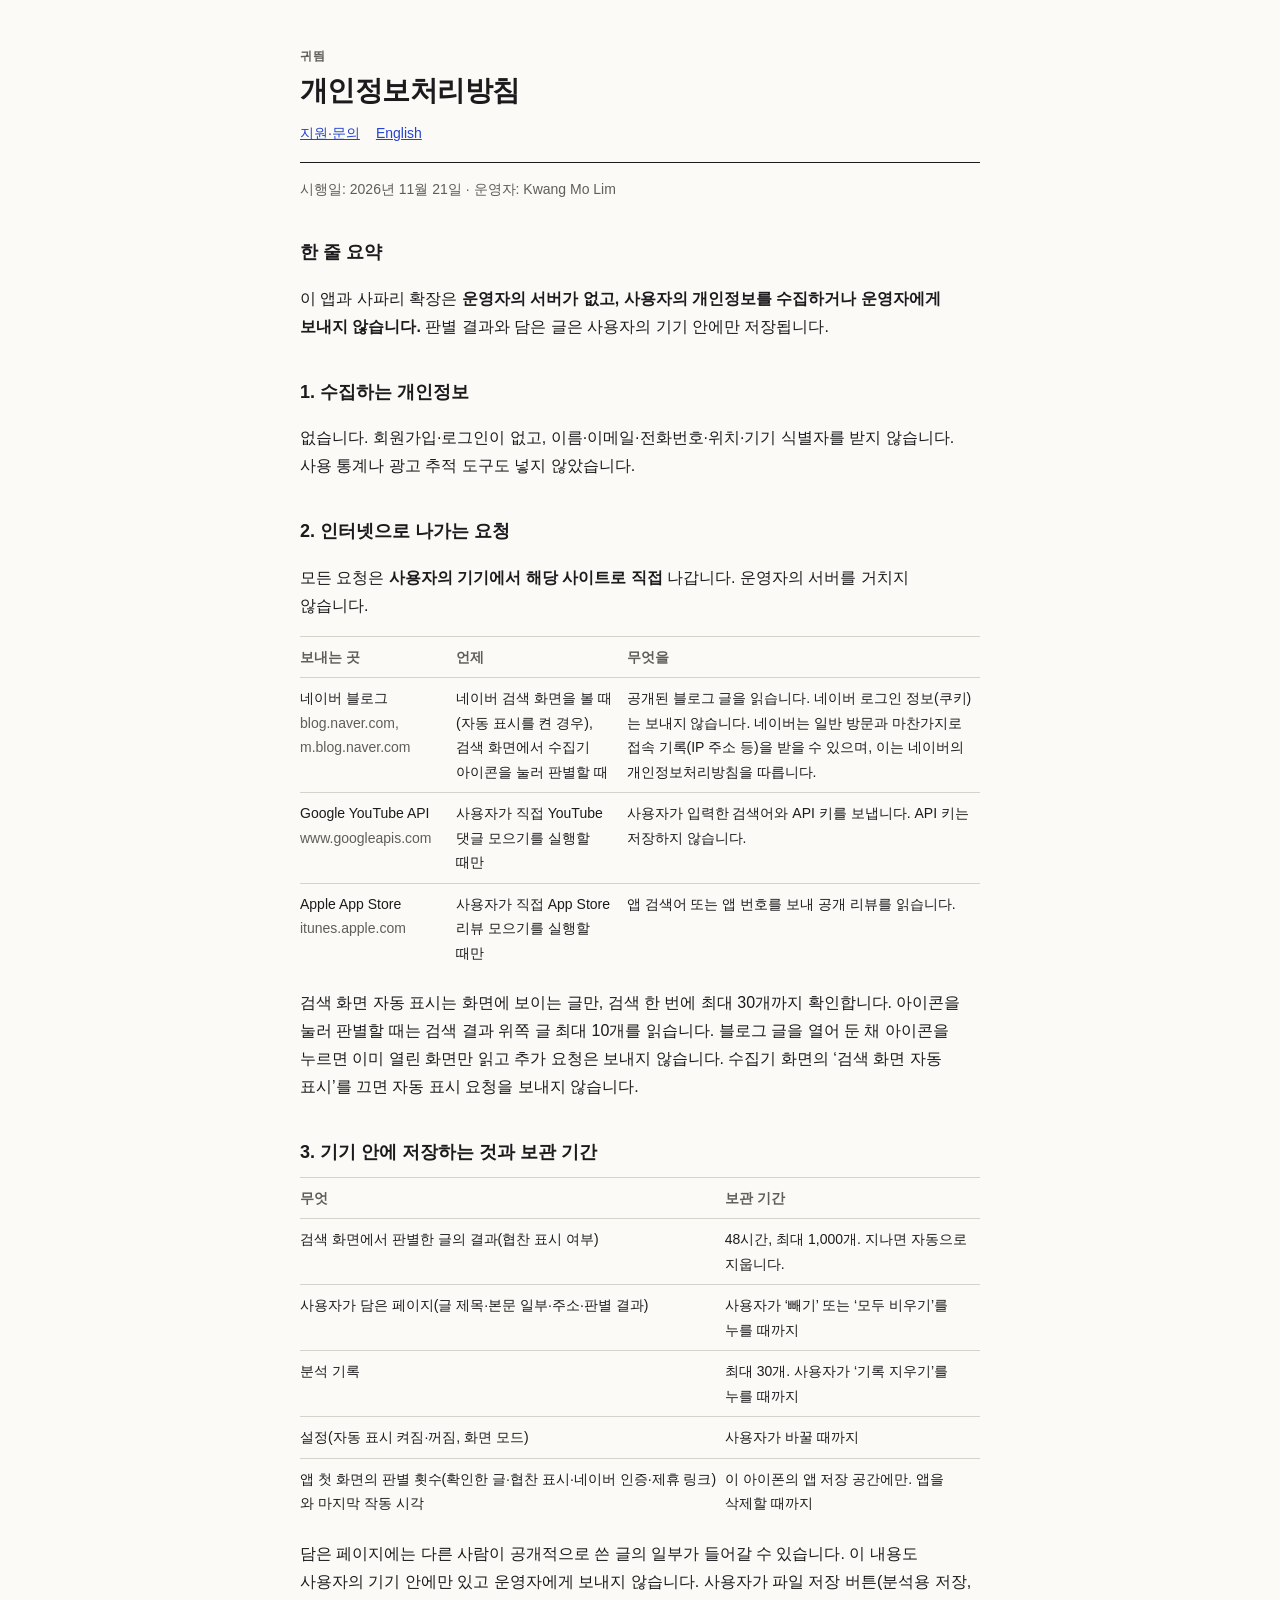
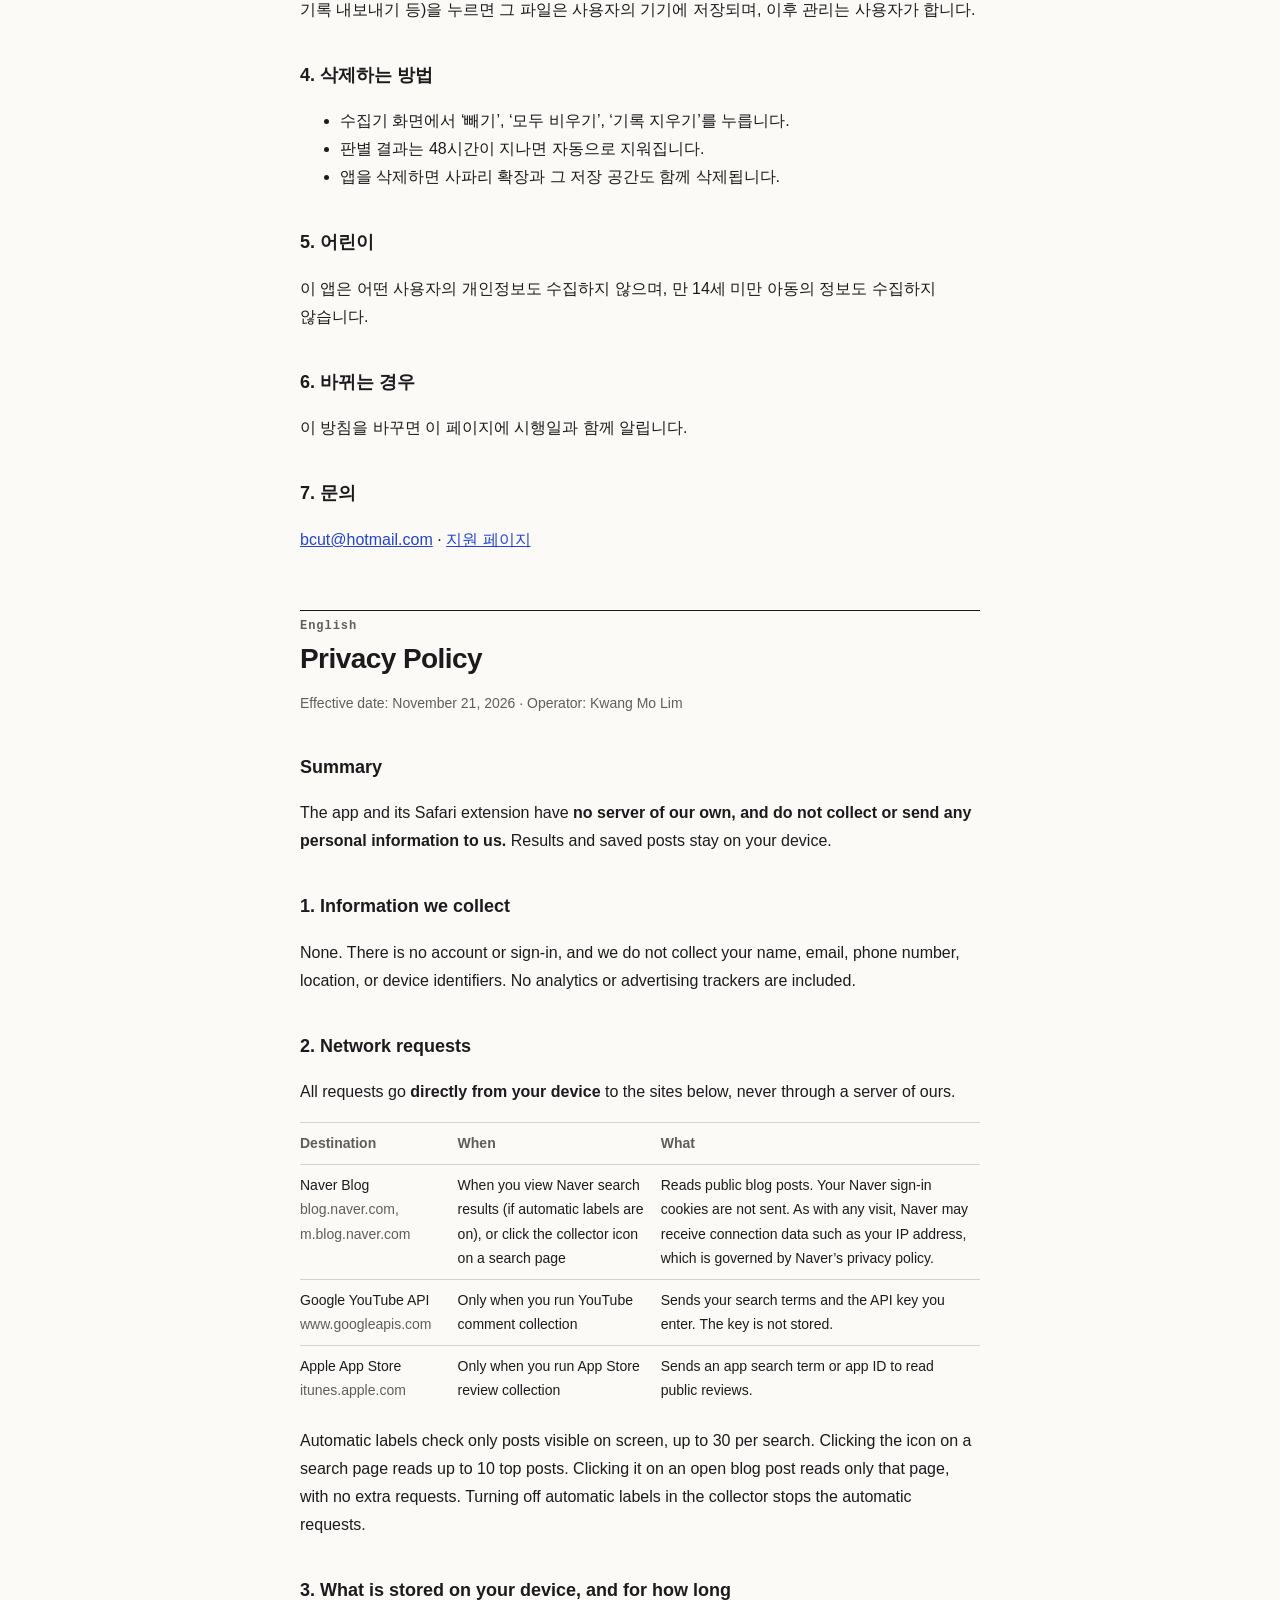
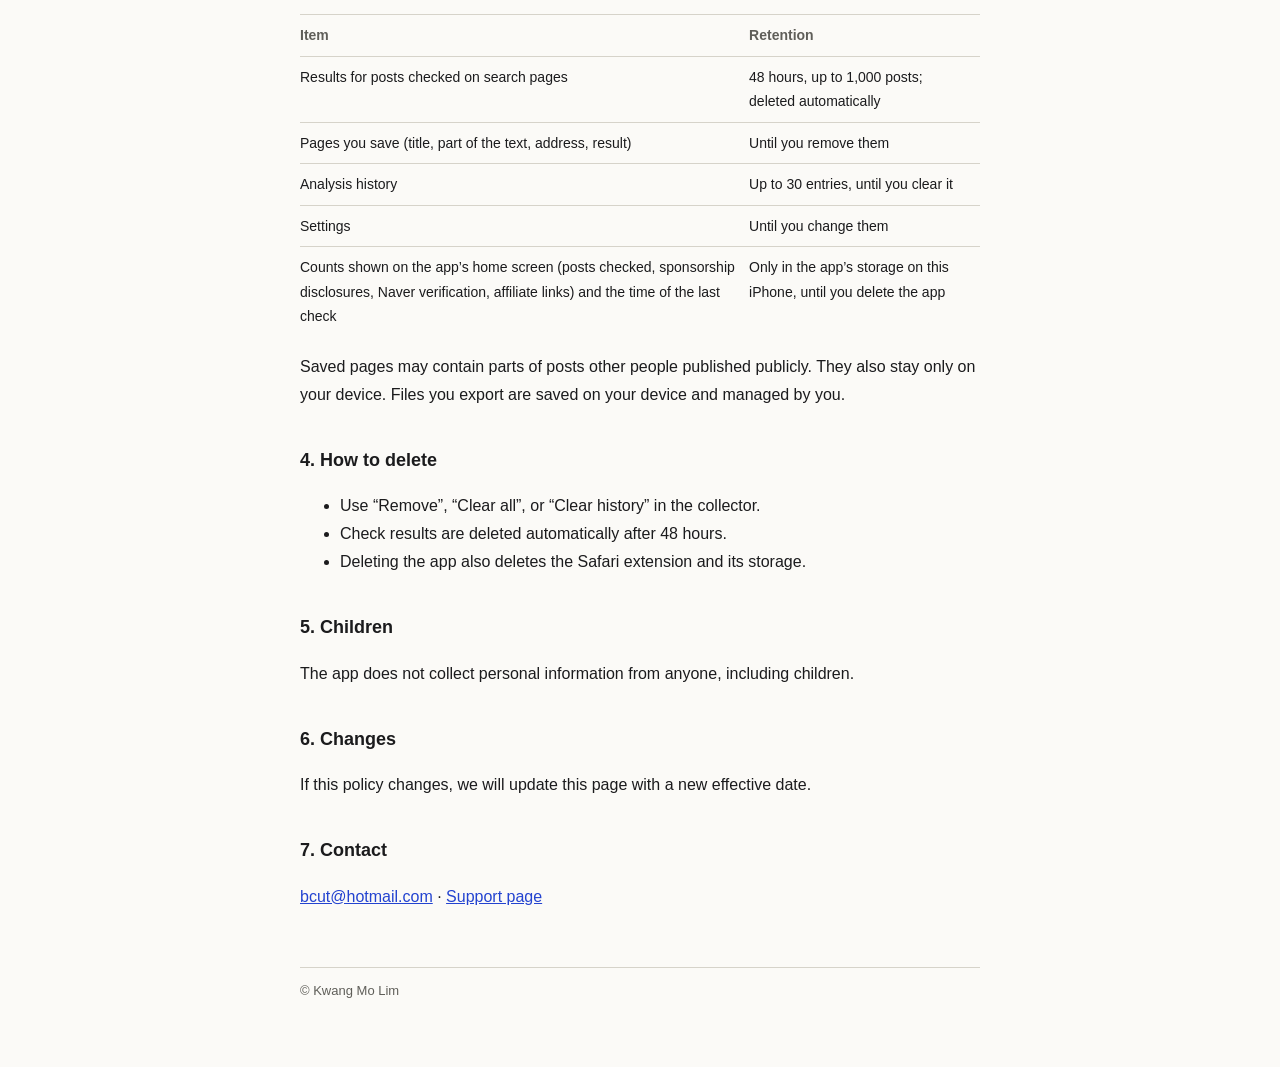
==== privacy.html @ 3d9c1269 "개인정보처리방침·지원 페이지" ====
<!doctype html>
<html lang="ko">
<head>
<meta charset="utf-8">
<meta name="viewport" content="width=device-width, initial-scale=1">
<title>개인정보처리방침 · 귀띔</title>
<link rel="stylesheet" href="style.css">
</head>
<body>
<header>
  <p class="app">귀띔</p>
  <h1>개인정보처리방침</h1>
  <nav><a href="index.html">지원·문의</a><a href="#en">English</a></nav>
</header>

<p class="meta">시행일: 2026년 11월 21일 · 운영자: Kwang Mo Lim</p>

<h2>한 줄 요약</h2>
<p>이 앱과 사파리 확장은 <b>운영자의 서버가 없고, 사용자의 개인정보를 수집하거나 운영자에게 보내지 않습니다.</b> 판별 결과와 담은 글은 사용자의 기기 안에만 저장됩니다.</p>

<h2>1. 수집하는 개인정보</h2>
<p>없습니다. 회원가입·로그인이 없고, 이름·이메일·전화번호·위치·기기 식별자를 받지 않습니다. 사용 통계나 광고 추적 도구도 넣지 않았습니다.</p>

<h2>2. 인터넷으로 나가는 요청</h2>
<p>모든 요청은 <b>사용자의 기기에서 해당 사이트로 직접</b> 나갑니다. 운영자의 서버를 거치지 않습니다.</p>
<table>
  <tr><th>보내는 곳</th><th>언제</th><th>무엇을</th></tr>
  <tr><td>네이버 블로그<br><span class="sub">blog.naver.com, m.blog.naver.com</span></td>
      <td>네이버 검색 화면을 볼 때(자동 표시를 켠 경우), 검색 화면에서 수집기 아이콘을 눌러 판별할 때</td>
      <td>공개된 블로그 글을 읽습니다. 네이버 로그인 정보(쿠키)는 보내지 않습니다. 네이버는 일반 방문과 마찬가지로 접속 기록(IP 주소 등)을 받을 수 있으며, 이는 네이버의 개인정보처리방침을 따릅니다.</td></tr>
  <tr><td>Google YouTube API<br><span class="sub">www.googleapis.com</span></td>
      <td>사용자가 직접 YouTube 댓글 모으기를 실행할 때만</td>
      <td>사용자가 입력한 검색어와 API 키를 보냅니다. API 키는 저장하지 않습니다.</td></tr>
  <tr><td>Apple App Store<br><span class="sub">itunes.apple.com</span></td>
      <td>사용자가 직접 App Store 리뷰 모으기를 실행할 때만</td>
      <td>앱 검색어 또는 앱 번호를 보내 공개 리뷰를 읽습니다.</td></tr>
</table>
<p>검색 화면 자동 표시는 화면에 보이는 글만, 검색 한 번에 최대 30개까지 확인합니다. 아이콘을 눌러 판별할 때는 검색 결과 위쪽 글 최대 10개를 읽습니다. 블로그 글을 열어 둔 채 아이콘을 누르면 이미 열린 화면만 읽고 추가 요청은 보내지 않습니다. 수집기 화면의 ‘검색 화면 자동 표시’를 끄면 자동 표시 요청을 보내지 않습니다.</p>

<h2>3. 기기 안에 저장하는 것과 보관 기간</h2>
<table>
  <tr><th>무엇</th><th>보관 기간</th></tr>
  <tr><td>검색 화면에서 판별한 글의 결과(협찬 표시 여부)</td><td>48시간, 최대 1,000개. 지나면 자동으로 지웁니다.</td></tr>
  <tr><td>사용자가 담은 페이지(글 제목·본문 일부·주소·판별 결과)</td><td>사용자가 ‘빼기’ 또는 ‘모두 비우기’를 누를 때까지</td></tr>
  <tr><td>분석 기록</td><td>최대 30개. 사용자가 ‘기록 지우기’를 누를 때까지</td></tr>
  <tr><td>설정(자동 표시 켜짐·꺼짐, 화면 모드)</td><td>사용자가 바꿀 때까지</td></tr>
  <tr><td>앱 첫 화면의 판별 횟수(확인한 글·협찬 표시·네이버 인증·제휴 링크)와 마지막 작동 시각</td><td>이 아이폰의 앱 저장 공간에만. 앱을 삭제할 때까지</td></tr>
</table>
<p>담은 페이지에는 다른 사람이 공개적으로 쓴 글의 일부가 들어갈 수 있습니다. 이 내용도 사용자의 기기 안에만 있고 운영자에게 보내지 않습니다. 사용자가 파일 저장 버튼(분석용 저장, 기록 내보내기 등)을 누르면 그 파일은 사용자의 기기에 저장되며, 이후 관리는 사용자가 합니다.</p>


<h2>4. 삭제하는 방법</h2>
<ul>
  <li>수집기 화면에서 ‘빼기’, ‘모두 비우기’, ‘기록 지우기’를 누릅니다.</li>
  <li>판별 결과는 48시간이 지나면 자동으로 지워집니다.</li>
  <li>앱을 삭제하면 사파리 확장과 그 저장 공간도 함께 삭제됩니다.</li>
</ul>

<h2>5. 어린이</h2>
<p>이 앱은 어떤 사용자의 개인정보도 수집하지 않으며, 만 14세 미만 아동의 정보도 수집하지 않습니다.</p>

<h2>6. 바뀌는 경우</h2>
<p>이 방침을 바꾸면 이 페이지에 시행일과 함께 알립니다.</p>

<h2>7. 문의</h2>
<p><a href="mailto:bcut@hotmail.com">bcut@hotmail.com</a> · <a href="index.html">지원 페이지</a></p>

<section class="lang" id="en" lang="en">
  <p class="app">English</p>
  <h1>Privacy Policy</h1>
  <p class="meta">Effective date: November 21, 2026 · Operator: Kwang Mo Lim</p>

  <h2>Summary</h2>
  <p>The app and its Safari extension have <b>no server of our own, and do not collect or send any personal information to us.</b> Results and saved posts stay on your device.</p>

  <h2>1. Information we collect</h2>
  <p>None. There is no account or sign-in, and we do not collect your name, email, phone number, location, or device identifiers. No analytics or advertising trackers are included.</p>

  <h2>2. Network requests</h2>
  <p>All requests go <b>directly from your device</b> to the sites below, never through a server of ours.</p>
  <table>
    <tr><th>Destination</th><th>When</th><th>What</th></tr>
    <tr><td>Naver Blog<br><span class="sub">blog.naver.com, m.blog.naver.com</span></td>
        <td>When you view Naver search results (if automatic labels are on), or click the collector icon on a search page</td>
        <td>Reads public blog posts. Your Naver sign-in cookies are not sent. As with any visit, Naver may receive connection data such as your IP address, which is governed by Naver’s privacy policy.</td></tr>
    <tr><td>Google YouTube API<br><span class="sub">www.googleapis.com</span></td>
        <td>Only when you run YouTube comment collection</td>
        <td>Sends your search terms and the API key you enter. The key is not stored.</td></tr>
    <tr><td>Apple App Store<br><span class="sub">itunes.apple.com</span></td>
        <td>Only when you run App Store review collection</td>
        <td>Sends an app search term or app ID to read public reviews.</td></tr>
  </table>
  <p>Automatic labels check only posts visible on screen, up to 30 per search. Clicking the icon on a search page reads up to 10 top posts. Clicking it on an open blog post reads only that page, with no extra requests. Turning off automatic labels in the collector stops the automatic requests.</p>

  <h2>3. What is stored on your device, and for how long</h2>
  <table>
    <tr><th>Item</th><th>Retention</th></tr>
    <tr><td>Results for posts checked on search pages</td><td>48 hours, up to 1,000 posts; deleted automatically</td></tr>
    <tr><td>Pages you save (title, part of the text, address, result)</td><td>Until you remove them</td></tr>
    <tr><td>Analysis history</td><td>Up to 30 entries, until you clear it</td></tr>
    <tr><td>Settings</td><td>Until you change them</td></tr>
    <tr><td>Counts shown on the app’s home screen (posts checked, sponsorship disclosures, Naver verification, affiliate links) and the time of the last check</td><td>Only in the app’s storage on this iPhone, until you delete the app</td></tr>
  </table>
  <p>Saved pages may contain parts of posts other people published publicly. They also stay only on your device. Files you export are saved on your device and managed by you.</p>


  <h2>4. How to delete</h2>
  <ul>
    <li>Use “Remove”, “Clear all”, or “Clear history” in the collector.</li>
    <li>Check results are deleted automatically after 48 hours.</li>
    <li>Deleting the app also deletes the Safari extension and its storage.</li>
  </ul>

  <h2>5. Children</h2>
  <p>The app does not collect personal information from anyone, including children.</p>

  <h2>6. Changes</h2>
  <p>If this policy changes, we will update this page with a new effective date.</p>

  <h2>7. Contact</h2>
  <p><a href="mailto:bcut@hotmail.com">bcut@hotmail.com</a> · <a href="index.html">Support page</a></p>
</section>

<footer>© Kwang Mo Lim</footer>
</body>
</html>
---- style.css ----
:root{--paper:#fbfaf7;--ink:#1b1b1d;--sub:#5f5e59;--line:#d6d3ca;--accent:#2343d0;color-scheme:light dark}
@media (prefers-color-scheme:dark){:root{--paper:#161618;--ink:#f1efe9;--sub:#a9a69d;--line:#3a3934;--accent:#8c9dff}}
*{box-sizing:border-box}
html{background:var(--paper)}
body{margin:0 auto;max-width:720px;padding:48px 20px 64px;background:var(--paper);color:var(--ink);font:16px/1.75 -apple-system,BlinkMacSystemFont,"Apple SD Gothic Neo","Noto Sans KR",sans-serif;word-break:keep-all}
header{border-bottom:1px solid var(--ink);padding-bottom:16px;margin-bottom:8px}
.app{font:600 12px ui-monospace,Menlo,monospace;letter-spacing:.08em;color:var(--sub);margin:0 0 8px}
h1{font-size:28px;line-height:1.3;letter-spacing:-.02em;margin:0}
nav{margin-top:12px;font-size:14px}
nav a{color:var(--accent);margin-right:16px}
h2{font-size:18px;margin:36px 0 8px}
h3{font-size:15px;margin:20px 0 4px}
p,li{color:var(--ink)}
.sub,.meta{color:var(--sub);font-size:14px}
table{width:100%;border-collapse:collapse;font-size:14px;margin:8px 0}
th,td{text-align:left;vertical-align:top;border-top:1px solid var(--line);padding:8px 8px 8px 0}
th{font-weight:600;color:var(--sub)}
.lang{border-top:1px solid var(--ink);margin-top:56px;padding-top:8px}
.todo{background:#fff3c4;color:#5c4400;padding:0 4px;border-radius:2px}
a{color:var(--accent)}
footer{margin-top:56px;border-top:1px solid var(--line);padding-top:12px;font-size:13px;color:var(--sub)}
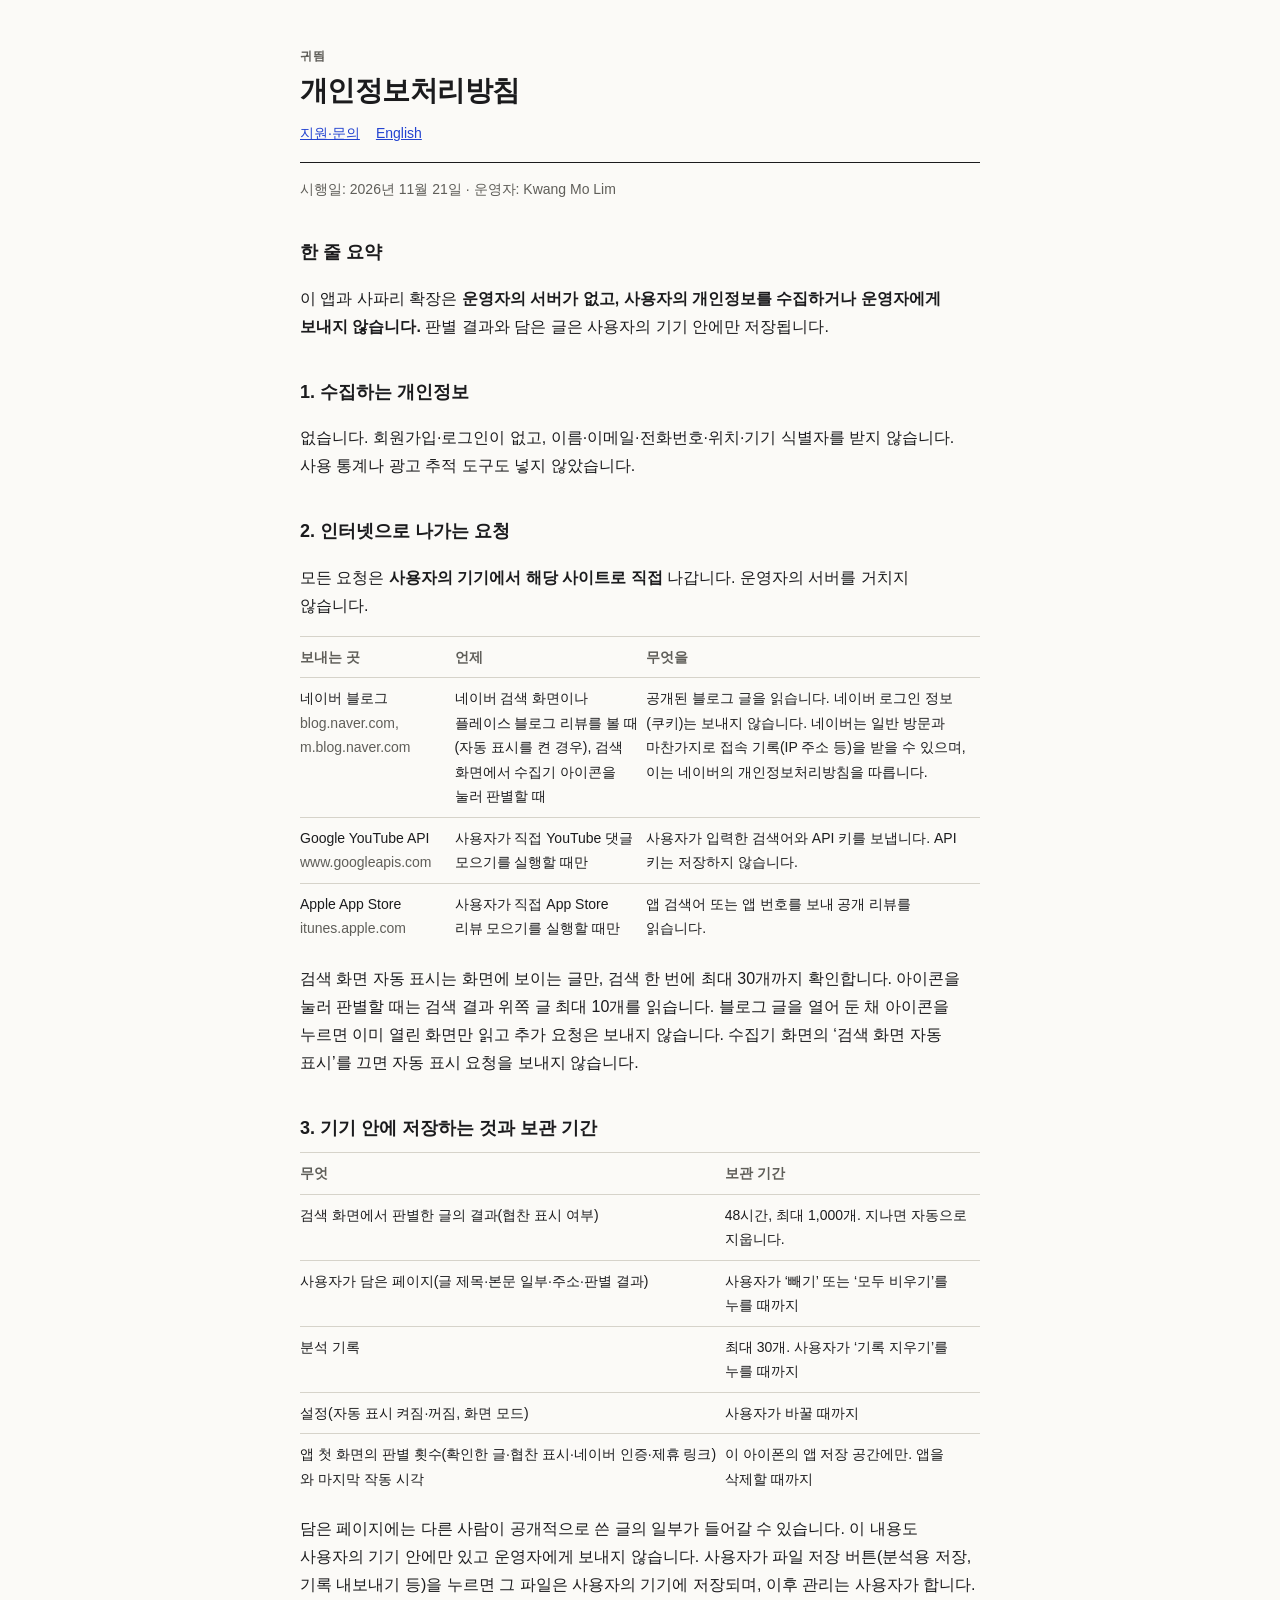
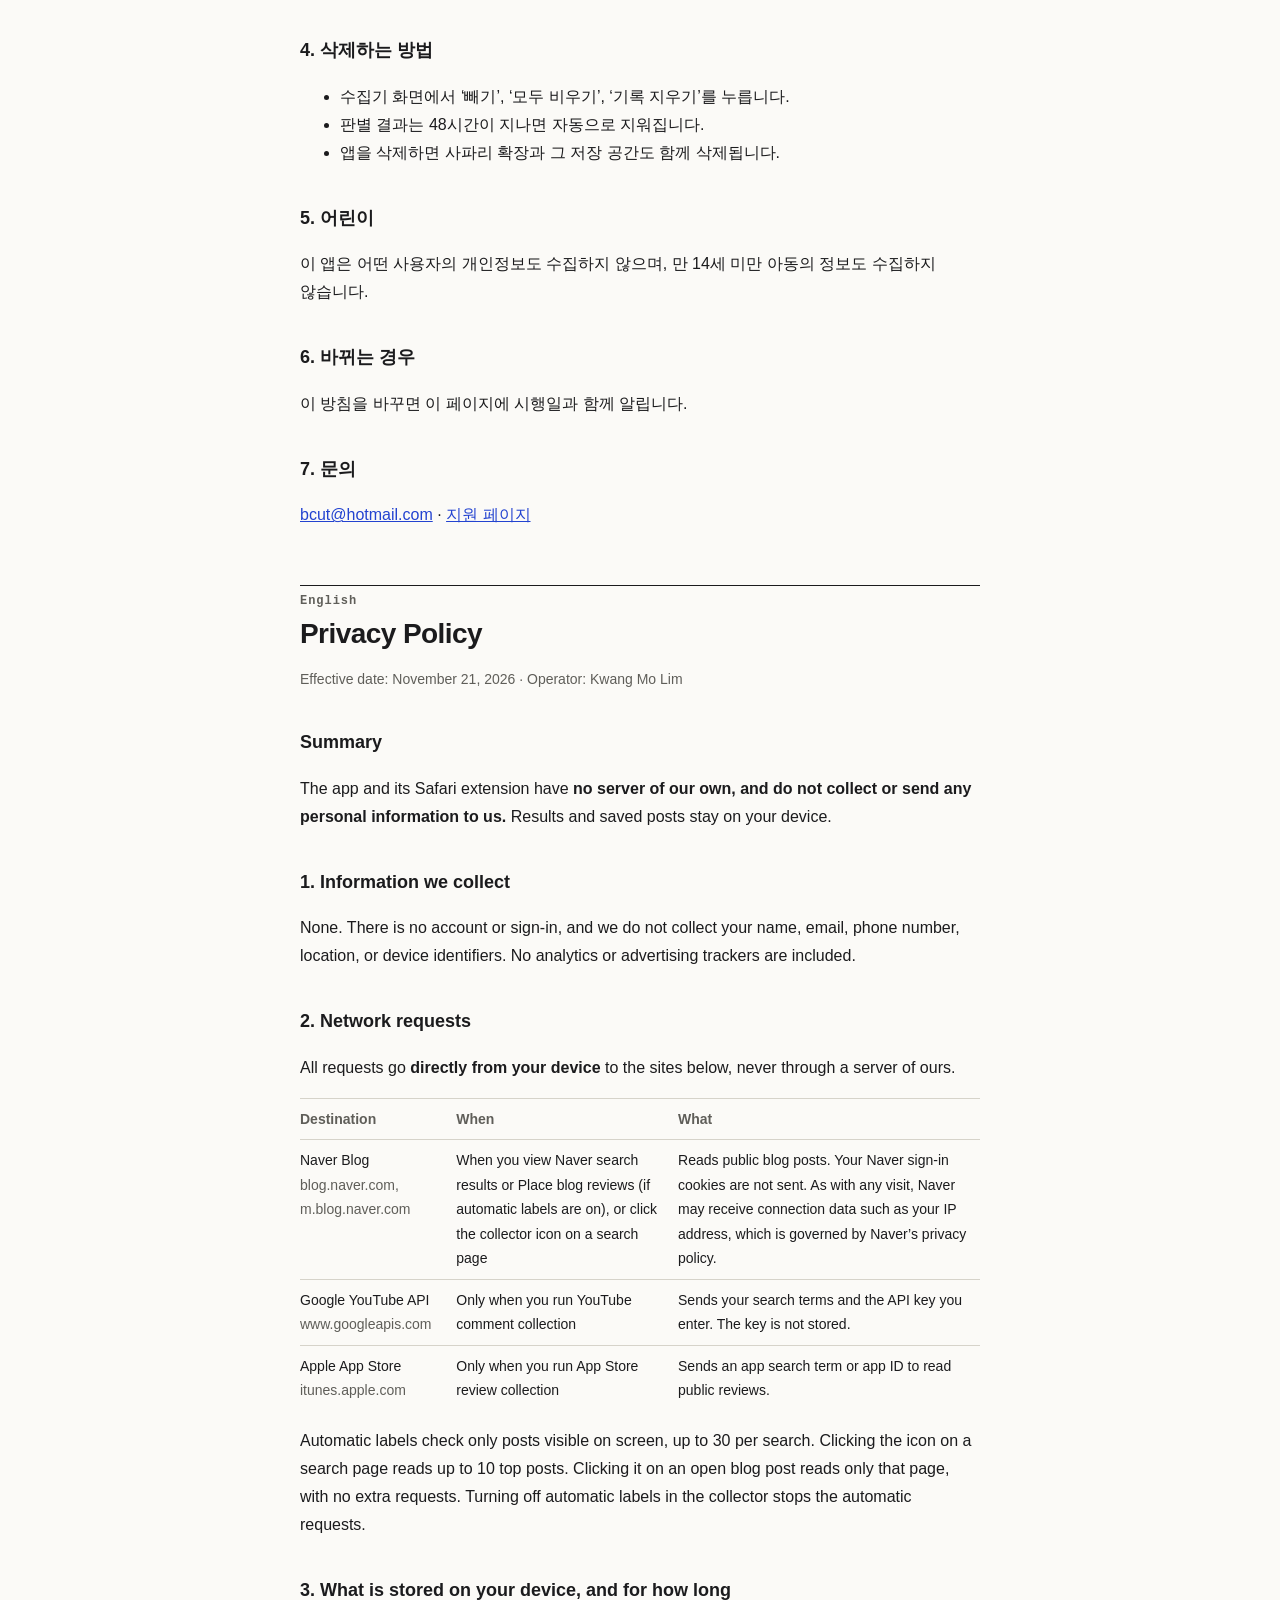
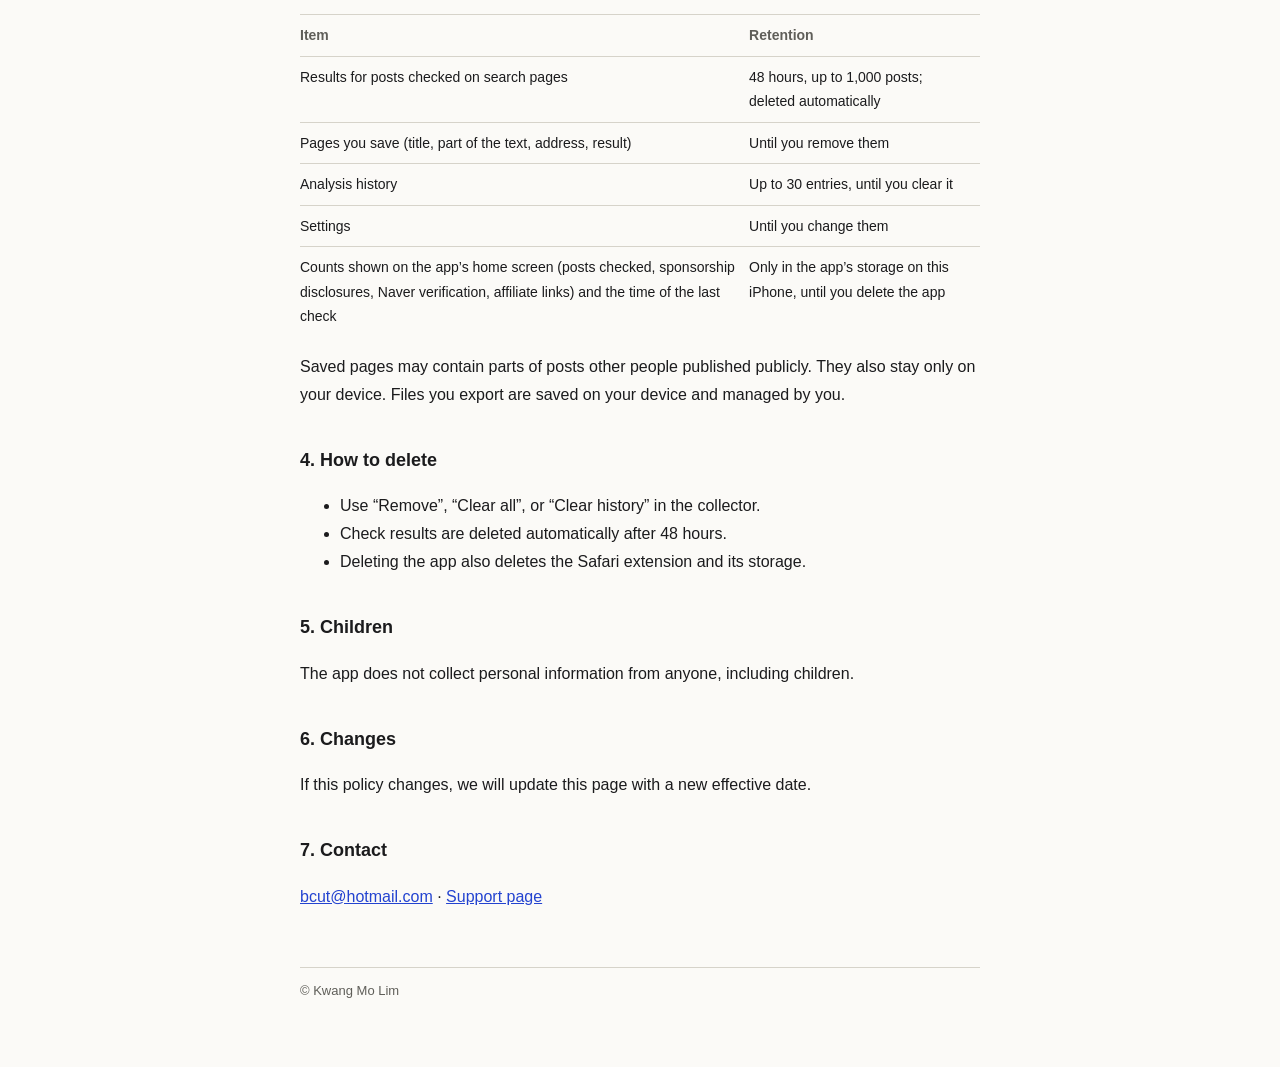
==== commit d38d9735: "1.1: 네이버 플레이스 허용 주소·블로그 리뷰 안내, 네이버 지도 앱 미지원 FAQ(한·영), 개인정보처리방침 요청 시점에 플레이스 추가" ====
--- a/privacy.html
+++ b/privacy.html
@@ -26,7 +26,7 @@
 <table>
   <tr><th>보내는 곳</th><th>언제</th><th>무엇을</th></tr>
   <tr><td>네이버 블로그<br><span class="sub">blog.naver.com, m.blog.naver.com</span></td>
-      <td>네이버 검색 화면을 볼 때(자동 표시를 켠 경우), 검색 화면에서 수집기 아이콘을 눌러 판별할 때</td>
+      <td>네이버 검색 화면이나 플레이스 블로그 리뷰를 볼 때(자동 표시를 켠 경우), 검색 화면에서 수집기 아이콘을 눌러 판별할 때</td>
       <td>공개된 블로그 글을 읽습니다. 네이버 로그인 정보(쿠키)는 보내지 않습니다. 네이버는 일반 방문과 마찬가지로 접속 기록(IP 주소 등)을 받을 수 있으며, 이는 네이버의 개인정보처리방침을 따릅니다.</td></tr>
   <tr><td>Google YouTube API<br><span class="sub">www.googleapis.com</span></td>
       <td>사용자가 직접 YouTube 댓글 모으기를 실행할 때만</td>
@@ -81,7 +81,7 @@
   <table>
     <tr><th>Destination</th><th>When</th><th>What</th></tr>
     <tr><td>Naver Blog<br><span class="sub">blog.naver.com, m.blog.naver.com</span></td>
-        <td>When you view Naver search results (if automatic labels are on), or click the collector icon on a search page</td>
+        <td>When you view Naver search results or Place blog reviews (if automatic labels are on), or click the collector icon on a search page</td>
         <td>Reads public blog posts. Your Naver sign-in cookies are not sent. As with any visit, Naver may receive connection data such as your IP address, which is governed by Naver’s privacy policy.</td></tr>
     <tr><td>Google YouTube API<br><span class="sub">www.googleapis.com</span></td>
         <td>Only when you run YouTube comment collection</td>
